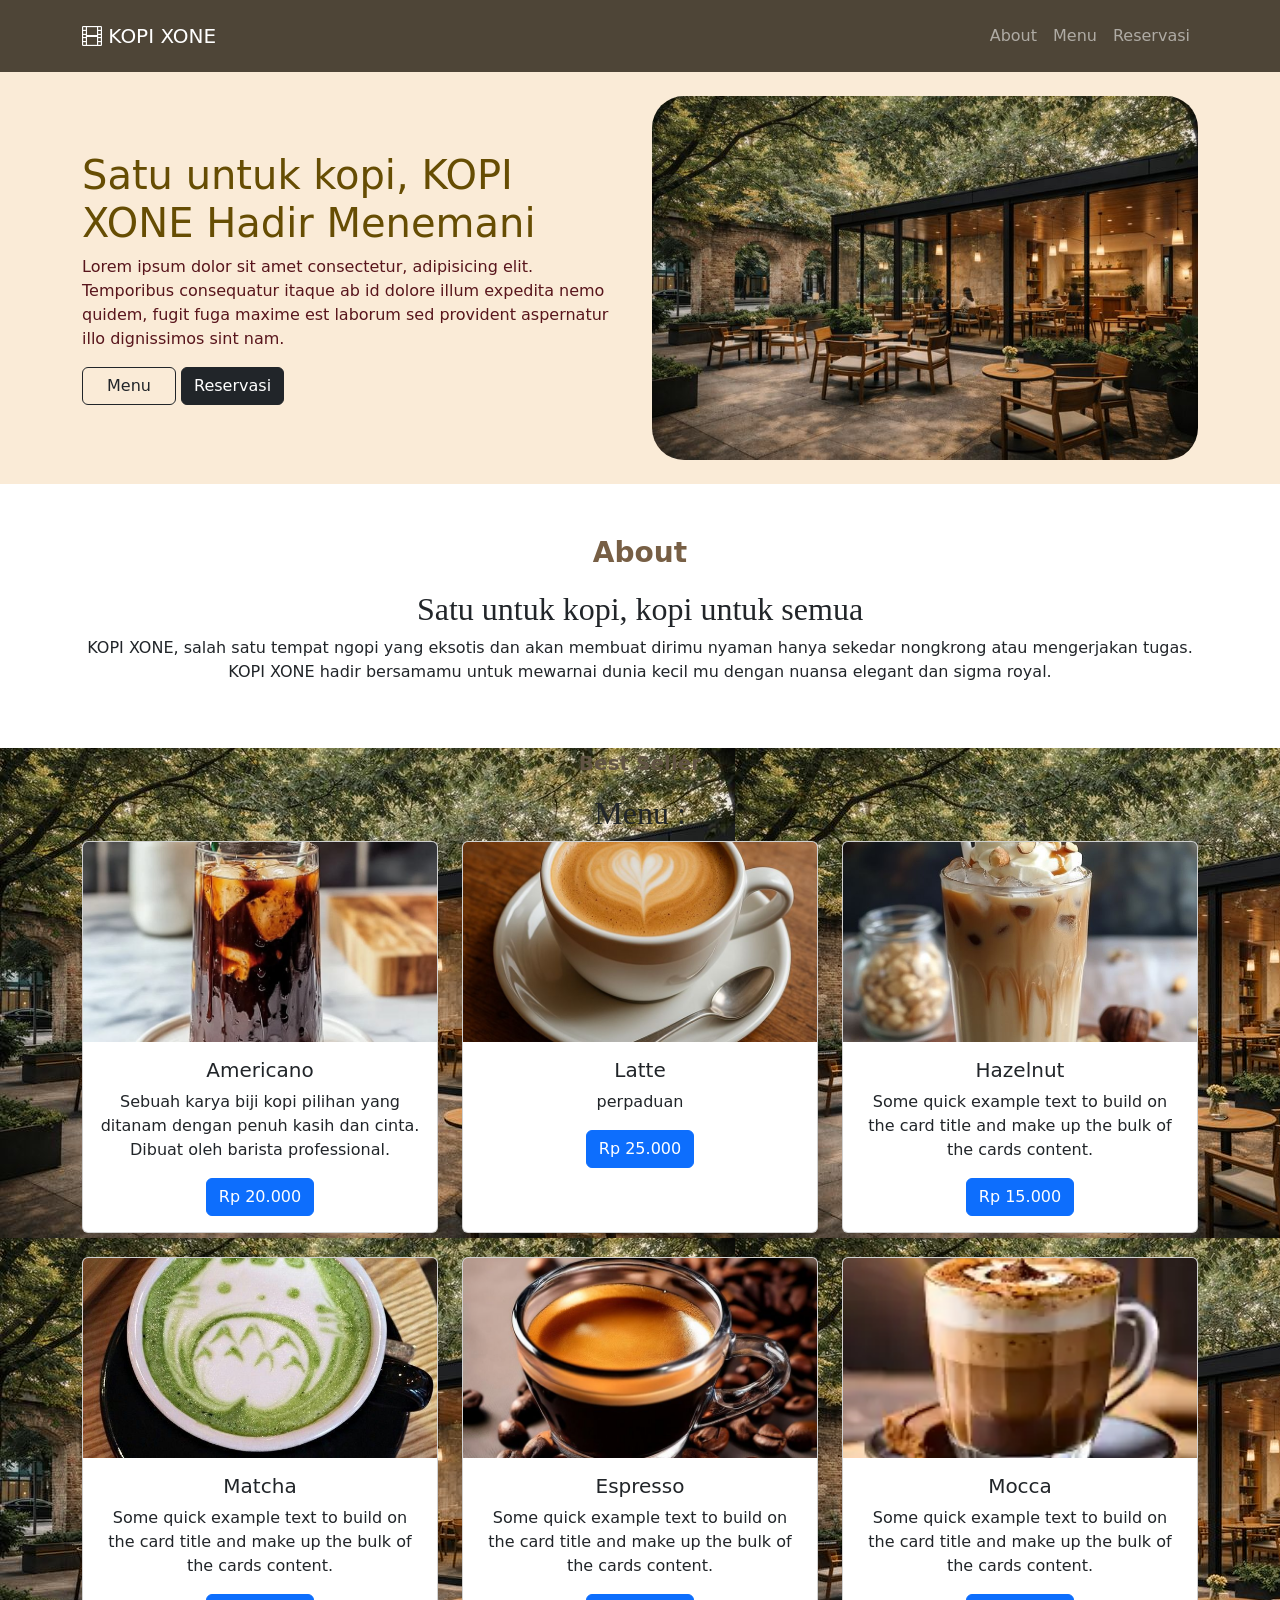
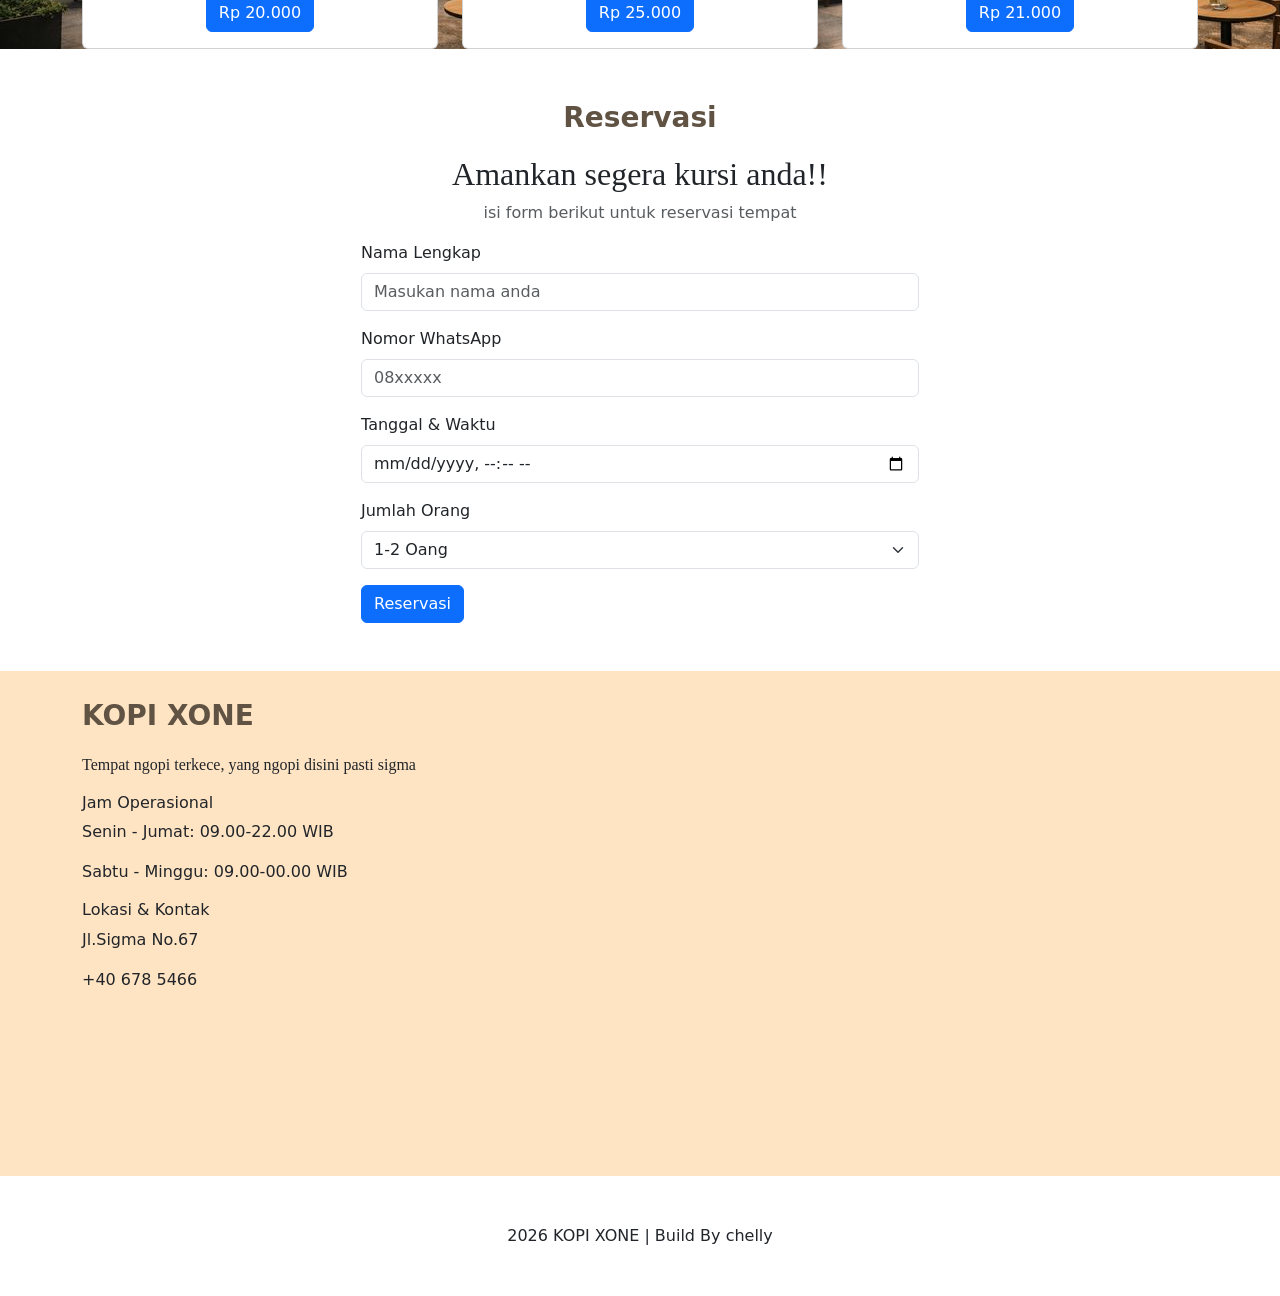
==== bootstrap/index.html @ 403af6cb "save pertama" ====
<!doctype html>
<html lang="en">
  <head>
    <meta charset="utf-8" />
    <meta name="viewport" content="width=device-width, initial-scale=1" />
    <title>Bootstrap demo</title>
    <link
      href="https://cdn.jsdelivr.net/npm/bootstrap@5.3.8/dist/css/bootstrap.min.css"
      rel="stylesheet"
      integrity="sha384-sRIl4kxILFvY47J16cr9ZwB07vP4J8+LH7qKQnuqkuIAvNWLzeN8tE5YBujZqJLB"
      crossorigin="anonymous"
    />
    <!-- icon -->
    <link
      rel="stylesheet"
      href="https://cdn.jsdelivr.net/npm/bootstrap-icons@1.13.1/font/bootstrap-icons.min.css"
    />
  </head>
  <body>
    <!-- navbar -->
    <nav style="background-color: rgb(78, 69, 55);" class="navbar navbar-expand-lg py-3" data-bs-theme="dark">
      <div class="container">
        <a class="navbar-brand" href="#">
          <i class="bi bi-film"></i> KOPI XONE</a
        >
        <button
          class="navbar-toggler"
          type="button"
          data-bs-toggle="collapse"
          data-bs-target="#navbarNav"
          aria-controls="navbarNav"
          aria-expanded="false"
          aria-label="Toggle navigation"
        >
          <span class="navbar-toggler-icon"></span>
        </button>
        <div class="collapse navbar-collapse" id="navbarNav">
          <ul class="navbar-nav ms-auto">
            <li class="nav-item">
              <a class="nav-link" href="#about">About</a>
            </li>
            <li class="nav-item">
              <a class="nav-link" href="#menu">Menu</a>
            </li>
            <li class="nav-item">
              <a class="nav-link" href="#reservasi">Reservasi</a>
            </li>
          </ul>
        </div>
      </div>
    </nav>

    <section style="background-color: antiquewhite" class="hero">
      <div class="container py-4">
        <div class="row align-items-center g-4">
          <div class="col-md">
            <h1 class="text-warning-emphasis">Satu untuk kopi, KOPI XONE Hadir Menemani</h1>
            <p class="text-danger-emphasis">
              Lorem ipsum dolor sit amet consectetur, adipisicing elit.
              Temporibus consequatur itaque ab id dolore illum expedita nemo
              quidem, fugit fuga maxime est laborum sed provident aspernatur
              illo dignissimos sint nam.
            </p>
            <div>
              <a href="#menu" class="btn btn-outline-dark px-4 py2">
                Menu
              </a>
              <a href="#reservasi" class="btn btn-dark">Reservasi</a>
            </div>
          </div>
          <div class="col-md">
            <img
              src="Silent Dialogue Café.jpg"
              width="100%"
              class="rounded-5"
            />
          </div>
        </div>
      </div>
    </section>

    <!-- about -->
    <section id="about" style="background-size: cover" class="About py-5">
      <div class="container text-center">
        <p style="color: rgb(119, 95, 69)" class="fw-bold fs-3">About</p>
        <h2 style="font-family: serif">Satu untuk kopi, kopi untuk semua</h2>
        <p>KOPI XONE, salah satu tempat ngopi yang eksotis dan akan membuat dirimu nyaman hanya sekedar nongkrong atau mengerjakan tugas. KOPI XONE hadir bersamamu untuk mewarnai dunia kecil mu dengan nuansa elegant dan sigma royal.</p>
      </div>
    </section>

    <!-- menu -->
    <section id="menu" style="background-image: url(&quot;Silent\ Dialogue\ Café.jpg&quot;)"
      class="Menu"
    >
      <div class="container text-center">
        <p style="color: rgb(97, 83, 68)" class="fw-bold fs-5">Best Seller</p>
        <h2 style="font-family: serif">Menu :</h2>

        <!-- kolom menu -->
        <div class="row g-4">
          <div class="col-md-4">
            <div class="card h-100">
              <img
                src="Iced Americano iced coffee drink.jpg"
                class="card-img-top"
                style="object-fit: cover; height: 200px"
              />
              <div class="card-body">
                <h5 class="card-title">Americano</h5>
                <p class="card-text">
                  Sebuah karya biji kopi pilihan yang ditanam dengan penuh kasih dan cinta. Dibuat oleh barista professional.
                </p>
                <a class="btn btn-primary">Rp 20.000</a>
              </div>
            </div>
          </div>

          <div class="col-md-4">
            <div class="card h-100">
              <img
                src="Café au Lait - Coffee Class.jpg"
                class="card-img-top"
                style="object-fit: cover; height: 200px"
              />
              <div class="card-body">
                <h5 class="card-title">Latte</h5>
                <p class="card-text">
                  perpaduan
                </p>
                <a class="btn btn-primary">Rp 25.000</a>
              </div>
            </div>
          </div>

          <div class="col-md-4">
            <div class="card h-100">
              <img
                src="Hazelnut Latte.jpg"
                class="card-img-top"
                style="object-fit: cover; height: 200px"
              />
              <div class="card-body">
                <h5 class="card-title">Hazelnut</h5>
                <p class="card-text">
                  Some quick example text to build on the card title and make up
                  the bulk of the cards content.
                </p>
                <a class="btn btn-primary">Rp 15.000</a>
              </div>
            </div>
          </div>

          <div class="col-md-4">
            <div class="card h-100">
              <img
                src="macha.jpg"
                class="card-img-top"
                style="object-fit: cover; height: 200px"
              />
              <div class="card-body">
                <h5 class="card-title">Matcha</h5>
                <p class="card-text">
                  Some quick example text to build on the card title and make up
                  the bulk of the cards content.
                </p>
                <a class="btn btn-primary">Rp 20.000</a>
              </div>
            </div>
          </div>

          <div class="col-md-4">
            <div class="card h-100">
              <img
                src="Espresso High Strength Professional Flavouring_.jpg"
                class="card-img-top"
                style="object-fit: cover; height: 200px"
              />
              <div class="card-body">
                <h5 class="card-title">Espresso</h5>
                <p class="card-text">
                  Some quick example text to build on the card title and make up
                  the bulk of the cards content.
                </p>
                <a class="btn btn-primary">Rp 25.000</a>
              </div>
            </div>
          </div>

          <div class="col-md-4">
            <div class="card h-100">
              <img
                src="mocca.webp"
                class="card-img-top"
                style="object-fit: cover; height: 200px"
              />
              <div class="card-body">
                <h5 class="card-title">Mocca</h5>
                <p class="card-text">
                  Some quick example text to build on the card title and make up
                  the bulk of the cards content.
                </p>
                <a class="btn btn-primary">Rp 21.000</a>
              </div>
            </div>
          </div>
        </div>
      </div>
    </section>

    <!-- reservasi -->
    <section id="reservasi" class="Reservasi py-5">
      <div class="container">
        <p style="color: rgb(97, 83, 68)" class="fw-bold fs-3 text-center">
          Reservasi
        </p>
        <h2 style="font-family: serif" class="text-center">
          Amankan segera kursi anda!!
        </h2>
        <p class="text-muted fs-6 mb-3 text-center">
          isi form berikut untuk reservasi tempat
        </p>

        <form class="m-auto col-6">
          <!-- nama -->
          <div class="mb-3">
            <label for="exampleFormControlInput1" class="form-label"
              >Nama Lengkap</label
            >
            <input
              type="text"
              class="form-control"
              id="exampleFormControlInput1"
              placeholder="Masukan nama anda"
            />
          </div>

          <!-- no wa -->
          <div class="mb-3">
            <label for="exampleFormControlInput1" class="form-label"
              >Nomor WhatsApp</label
            >
            <input
              type="Number"
              class="form-control"
              id="exampleFormControlInput1"
              placeholder="08xxxxx"
            />
          </div>

          <!-- tanggal dan waktu -->
          <div class="mb-3">
            <label for="exampleFormControlInput1" class="form-label"
              >Tanggal & Waktu</label
            >
            <input
              type="datetime-local"
              class="form-control"
              id="exampleFormControlInput1"
            />
          </div>

          <!-- jumlah -->
          <div class="mb-3">
            <label for="exampleFormControlInput1" class="form-label"
              >Jumlah Orang</label
            >
            <select class="form-select" aria-label="Default select example">
              <option value="1">1-2 Oang</option>
              <option value="2">3-4 Orang</option>
              <option value="3">Lebih dari 5 Orang</option>
            </select>
          </div>
          <button type="submit" class="btn btn-primary">Reservasi</button>
        </form>
      </div>
    </section>

    <section style="background-color: bisque;" class="lokasi py-4">
      <div class="container">
        <div class="row">
          <div class="col-md-4">
            <p style="color: rgb(97, 83, 68)" class="fw-bold fs-3">KOPI XONE</p>
            <p style="font-family: serif">
              Tempat ngopi terkece, yang ngopi disini pasti sigma
            </p>
            <h6>Jam Operasional</h6>
            <p>Senin - Jumat: 09.00-22.00 WIB</p>
            <p>Sabtu - Minggu: 09.00-00.00 WIB</p>
            <h6>Lokasi & Kontak</h6>
            <p>Jl.Sigma No.67</p>
            <P>+40 678 5466</P>
          </div>
          <div class="col-md-8">
            <div class="">
              <iframe src="https://www.google.com/maps/embed?pb=!1m18!1m12!1m3!1d31623.787160278596!2d110.34526348114014!3d-7.792641445413678!2m3!1f0!2f0!3f0!3m2!1i1024!2i768!4f13.1!3m3!1m2!1s0x2e7a59a09badba5f%3A0x143793e2164c82d7!2sMalioboro%20Yogyakarta%20Indonesia!5e0!3m2!1sid!2sid!4v1789627300835!5m2!1sid!2sid" width="100%" height="450" style="border:0; border-radius: 20px;" allowfullscreen="" loading="lazy" referrerpolicy="strict-origin-when-cross-origin"></iframe>
          </div>
        </div>
      </div>
    </section>

    <!-- footer -->
    <footer class="py-5 text-center">
      <div>
        2026 KOPI XONE | Build By chelly
      </div>
    </footer>
    <!-- js -->
    <script
      src="https://cdn.jsdelivr.net/npm/bootstrap@5.3.8/dist/js/bootstrap.bundle.min.js"
      integrity="sha384-FKyoEForCGlyvwx9Hj09JcYn3nv7wiPVlz7YYwJrWVcXK/BmnVDxM+D2scQbITxI"
      crossorigin="anonymous"
    ></script>
  </body>
</html>
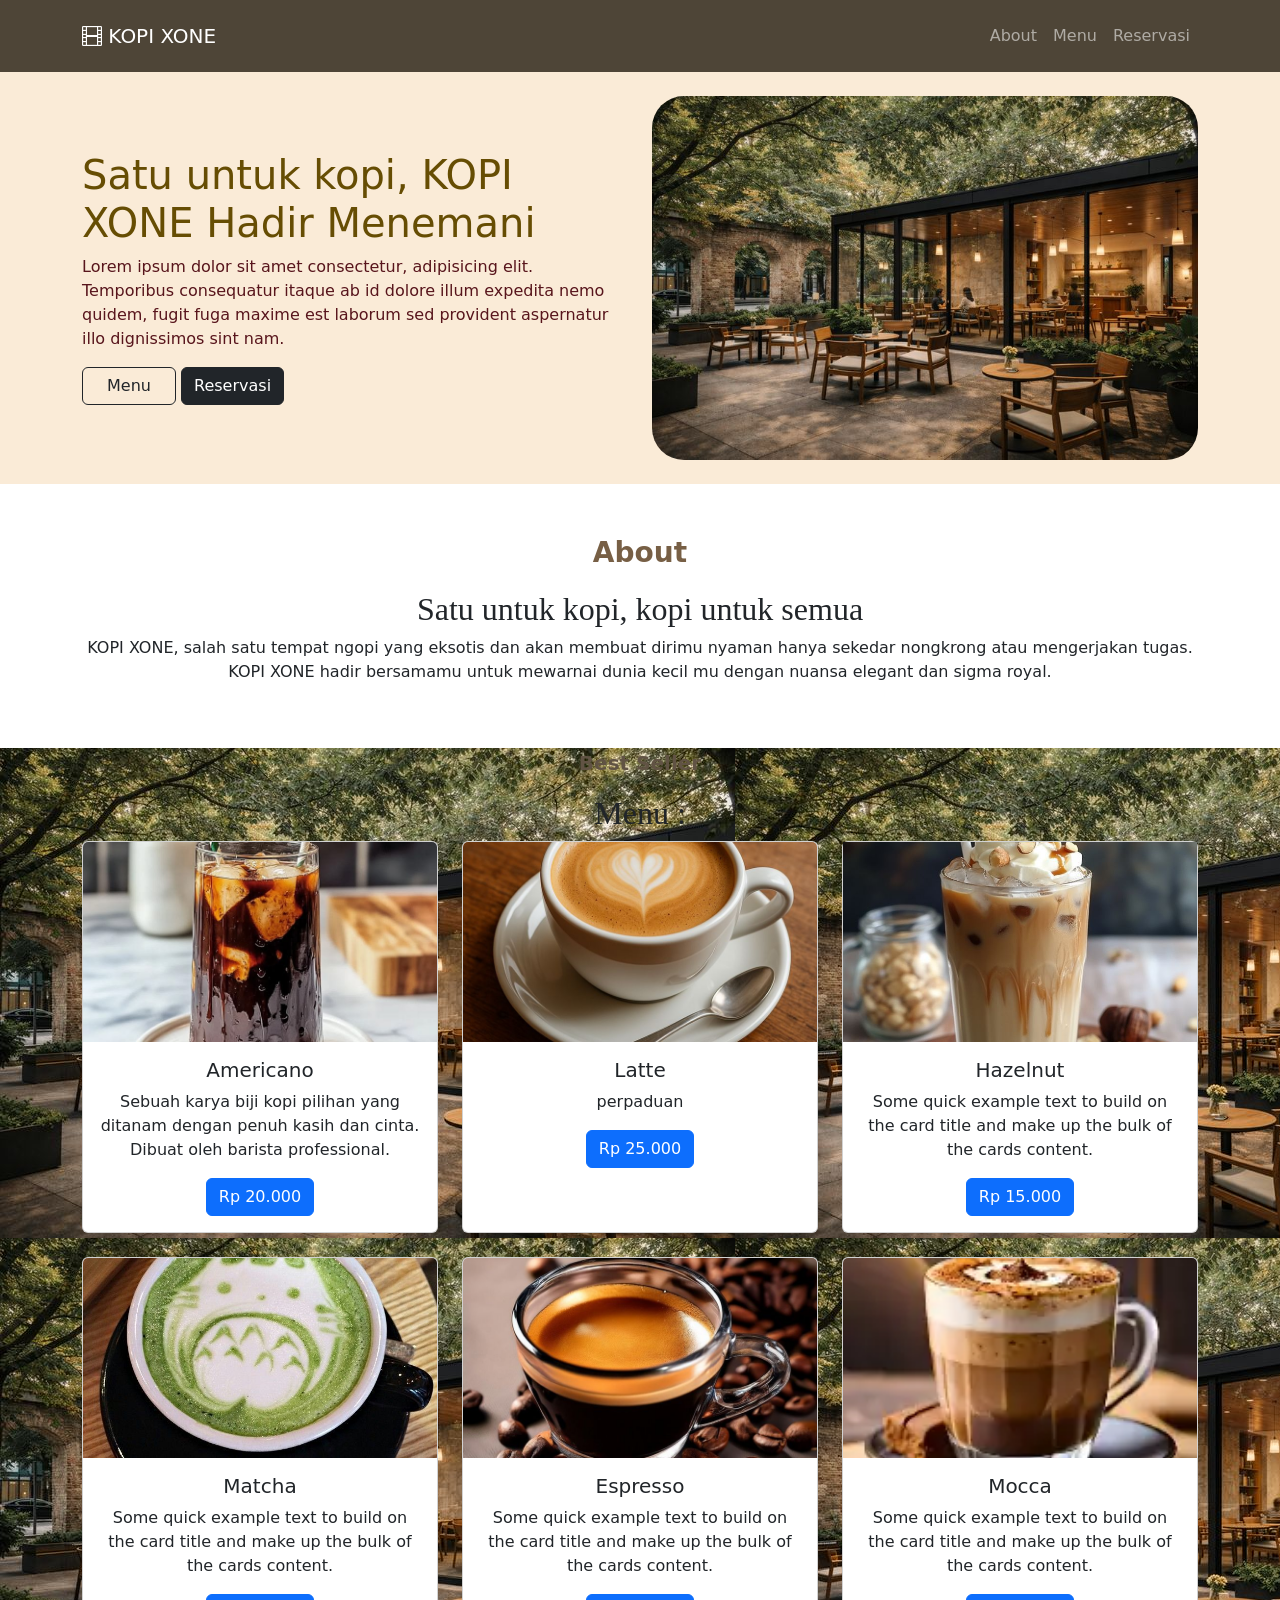
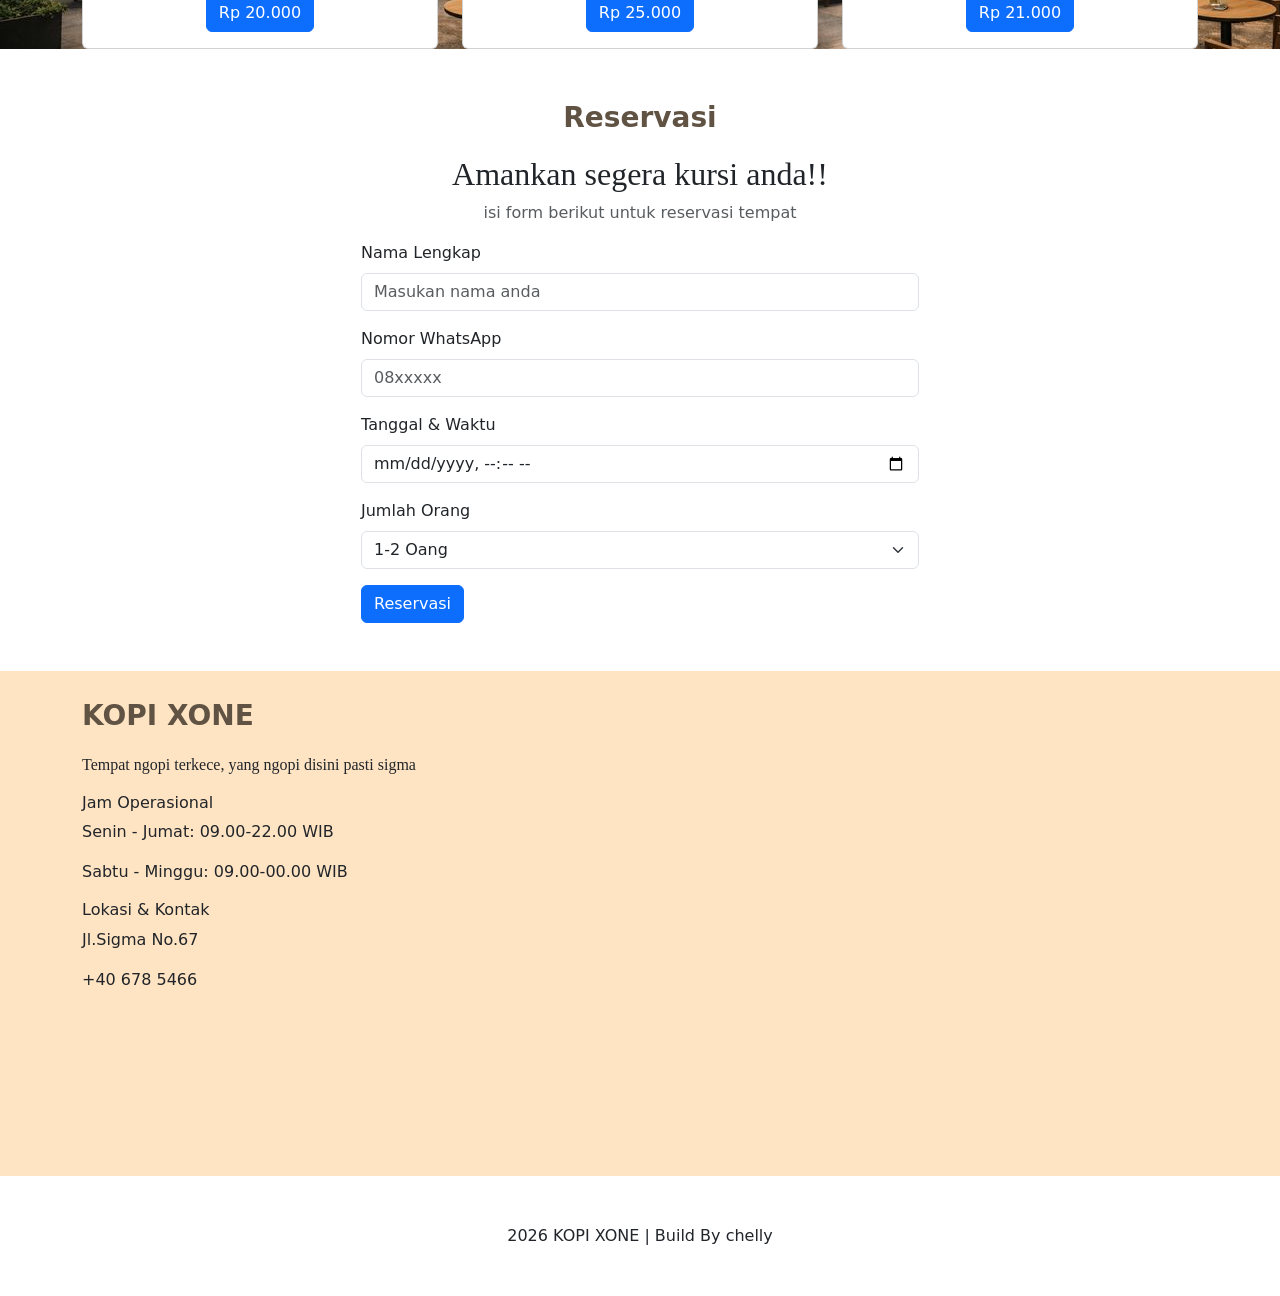
==== commit d8419bc2: "simpan awal" ====
--- a/bootstrap/index.html
+++ b/bootstrap/index.html
@@ -136,7 +136,7 @@
             <div class="card h-100">
               <img
                 src="Hazelnut Latte.jpg"
-                class="card-img-top"
+                class="card-img-gittop"
                 style="object-fit: cover; height: 200px"
               />
               <div class="card-body">
